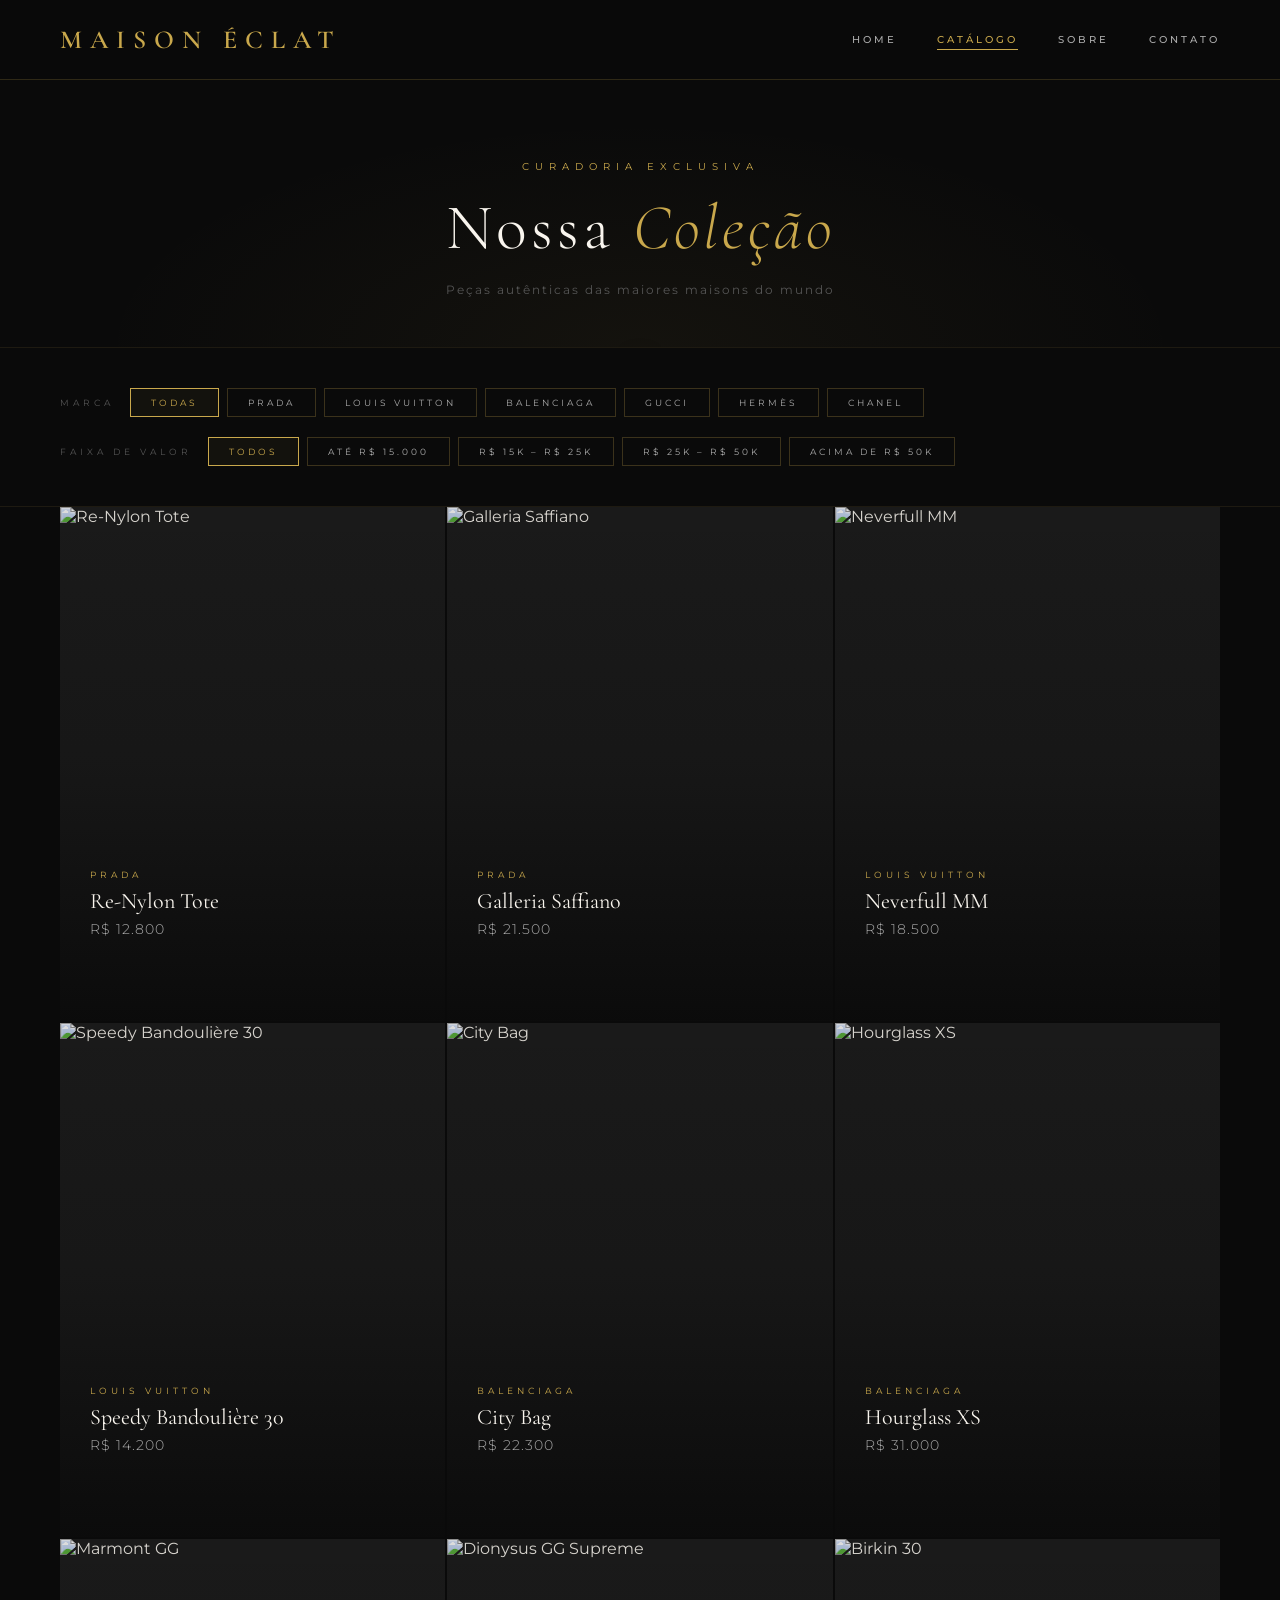
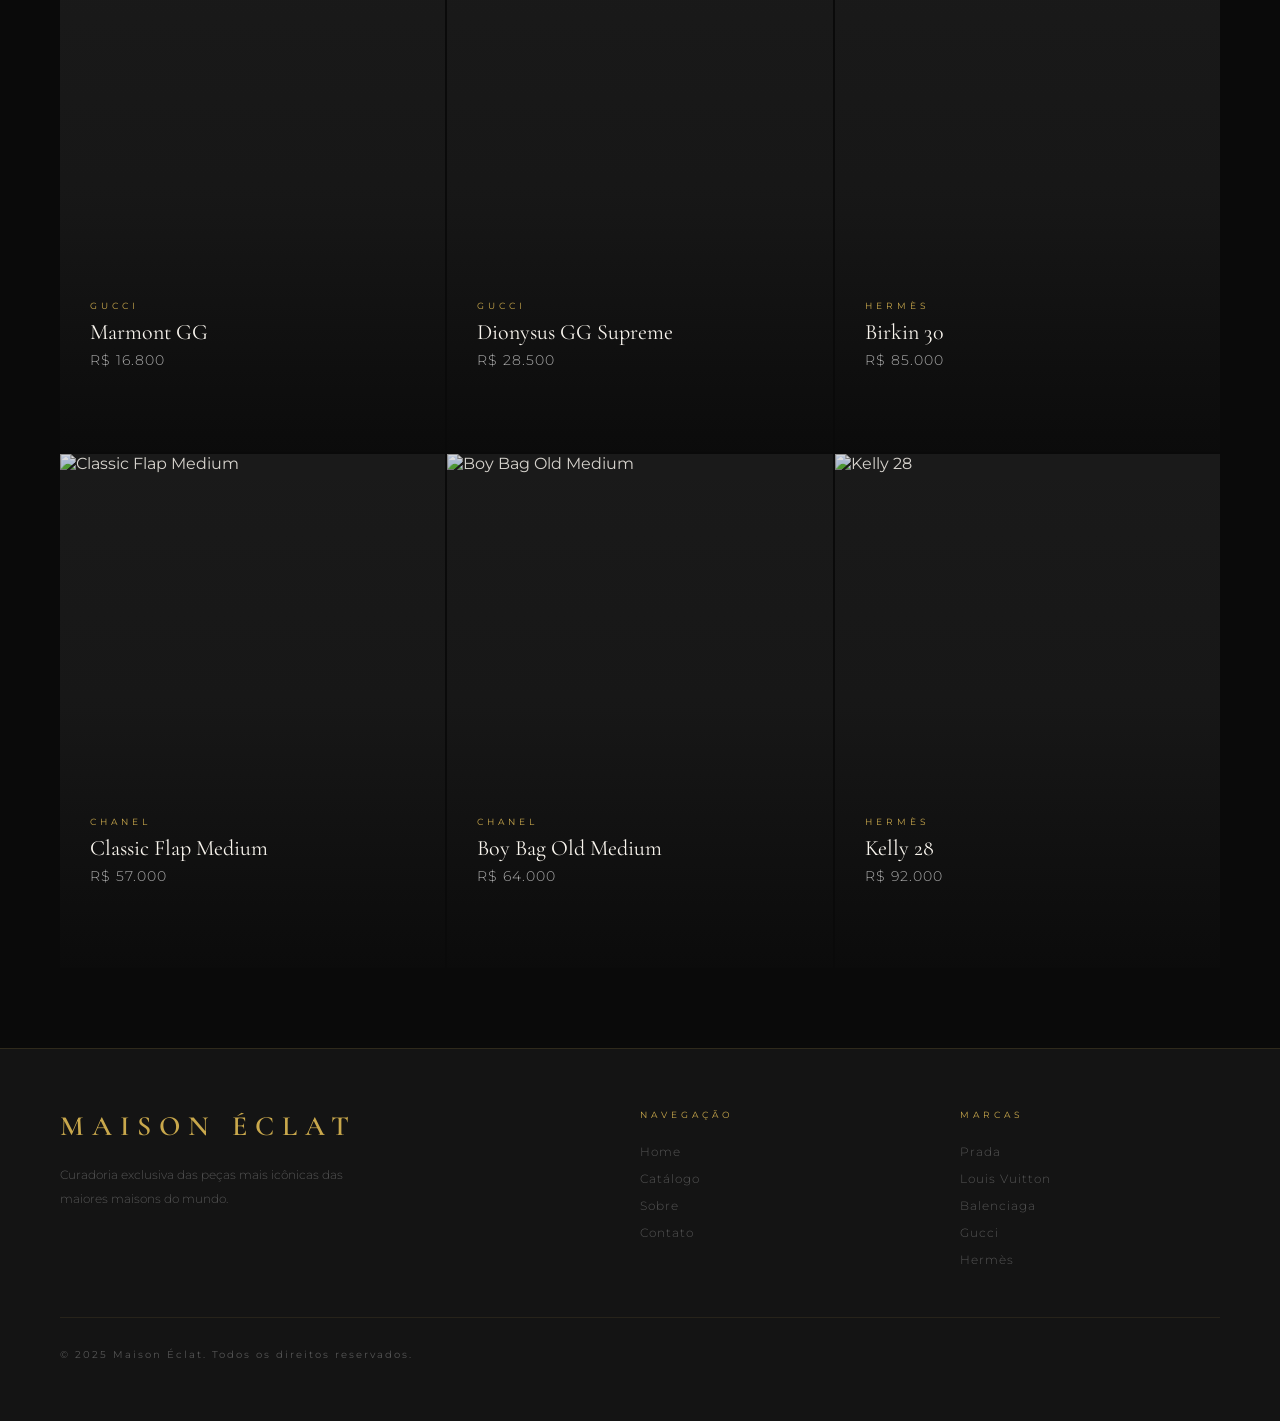
==== catalogo.html @ 3ec4e36c "site" ====
<!DOCTYPE html>
<html lang="pt-br">
<head>
    <meta charset="UTF-8">
    <meta name="viewport" content="width=device-width, initial-scale=1.0">
    <title>Catálogo — Maison Éclat</title>
    <link rel="stylesheet" href="estilos/style.css">
    <link href="https://fonts.googleapis.com/css2?family=Cormorant+Garamond:ital,wght@0,300;0,400;0,600;1,300;1,400&family=Montserrat:wght@300;400;500;600&display=swap" rel="stylesheet">
</head>
<body>

<header>
    <a href="index.html" class="logo">Maison Éclat</a>
    <nav id="nav">
        <a href="index.html">Home</a>
        <a href="catalogo.html" class="ativo">Catálogo</a>
        <a href="sobre.html">Sobre</a>
        <a href="contato.html">Contato</a>
    </nav>
    <div class="burger" onclick="toggleMenu()">
        <span></span><span></span><span></span>
    </div>
</header>

<main>

    <div class="catalogo-hero">
        <span class="secao-eyebrow">Curadoria Exclusiva</span>
        <h1>Nossa <em>Coleção</em></h1>
        <p>Peças autênticas das maiores maisons do mundo</p>
    </div>

    <!-- FILTROS -->
    <div class="filtros-section">
        <div class="filtros-row">
            <span class="filtros-label">Marca</span>
            <div class="filtros-grupo" id="filtros-marca">
                <button class="filtro-btn ativo" data-marca="todos">Todas</button>
                <button class="filtro-btn" data-marca="Prada">Prada</button>
                <button class="filtro-btn" data-marca="Louis Vuitton">Louis Vuitton</button>
                <button class="filtro-btn" data-marca="Balenciaga">Balenciaga</button>
                <button class="filtro-btn" data-marca="Gucci">Gucci</button>
                <button class="filtro-btn" data-marca="Hermès">Hermès</button>
                <button class="filtro-btn" data-marca="Chanel">Chanel</button>
            </div>
        </div>
        <div class="filtros-row">
            <span class="filtros-label">Faixa de Valor</span>
            <div class="filtros-grupo" id="filtros-preco">
                <button class="filtro-btn ativo" data-preco="todos">Todos</button>
                <button class="filtro-btn" data-preco="0-15000">Até R$ 15.000</button>
                <button class="filtro-btn" data-preco="15000-25000">R$ 15k – R$ 25k</button>
                <button class="filtro-btn" data-preco="25000-50000">R$ 25k – R$ 50k</button>
                <button class="filtro-btn" data-preco="50000-999999">Acima de R$ 50k</button>
            </div>
        </div>
    </div>

    <!-- GRID -->
    <div class="produtos-grid" id="grid-catalogo"></div>

    <div id="sem-resultados" style="display:none; text-align:center; padding: 80px 20px;">
        <p style="font-family: var(--fonte-display); font-size:28px; color: var(--cinza); font-style:italic;">Nenhuma peça encontrada para este filtro.</p>
    </div>

</main>

<!-- MODAL -->
<div class="modal-overlay" id="modal-overlay" onclick="fecharModalOverlay(event)">
    <div class="modal" id="modal">
        <button class="modal-fechar" onclick="fecharModal()">✕</button>
        <div class="modal-carrossel">
            <div class="carrossel-track" id="carrossel-track"></div>
            <button class="carrossel-btn carrossel-prev" onclick="moverCarrossel(-1)">‹</button>
            <button class="carrossel-btn carrossel-next" onclick="moverCarrossel(1)">›</button>
            <div class="carrossel-dots" id="carrossel-dots"></div>
        </div>
        <div class="modal-conteudo">
            <div>
                <span class="modal-marca" id="modal-marca"></span>
                <div class="modal-nome" id="modal-nome"></div>
                <div class="modal-linha"></div>
                <div class="modal-preco" id="modal-preco"></div>
                <p class="modal-descricao" id="modal-desc"></p>
                <div class="modal-atributos" id="modal-atributos"></div>
            </div>
            <a class="btn-whatsapp" id="modal-whatsapp" href="#" target="_blank">
                <svg viewBox="0 0 24 24" xmlns="http://www.w3.org/2000/svg">
                    <path d="M17.472 14.382c-.297-.149-1.758-.867-2.03-.967-.273-.099-.471-.148-.67.15-.197.297-.767.966-.94 1.164-.173.199-.347.223-.644.075-.297-.15-1.255-.463-2.39-1.475-.883-.788-1.48-1.761-1.653-2.059-.173-.297-.018-.458.13-.606.134-.133.298-.347.446-.52.149-.174.198-.298.298-.497.099-.198.05-.371-.025-.52-.075-.149-.669-1.612-.916-2.207-.242-.579-.487-.5-.669-.51-.173-.008-.371-.01-.57-.01-.198 0-.52.074-.792.372-.272.297-1.04 1.016-1.04 2.479 0 1.462 1.065 2.875 1.213 3.074.149.198 2.096 3.2 5.077 4.487.709.306 1.262.489 1.694.625.712.227 1.36.195 1.871.118.571-.085 1.758-.719 2.006-1.413.248-.694.248-1.289.173-1.413-.074-.124-.272-.198-.57-.347m-5.421 7.403h-.004a9.87 9.87 0 01-5.031-1.378l-.361-.214-3.741.982.998-3.648-.235-.374a9.86 9.86 0 01-1.51-5.26c.001-5.45 4.436-9.884 9.888-9.884 2.64 0 5.122 1.03 6.988 2.898a9.825 9.825 0 012.893 6.994c-.003 5.45-4.437 9.884-9.885 9.884m8.413-18.297A11.815 11.815 0 0012.05 0C5.495 0 .16 5.335.157 11.892c0 2.096.547 4.142 1.588 5.945L.057 24l6.305-1.654a11.882 11.882 0 005.683 1.448h.005c6.554 0 11.89-5.335 11.893-11.893a11.821 11.821 0 00-3.48-8.413Z"/>
                </svg>
                Tenho Interesse
            </a>
        </div>
    </div>
</div>

<footer>
    <div class="footer-grid">
        <div>
            <span class="footer-logo">Maison Éclat</span>
            <p class="footer-desc">Curadoria exclusiva das peças mais icônicas das maiores maisons do mundo.</p>
        </div>
        <div>
            <span class="footer-titulo">Navegação</span>
            <div class="footer-links">
                <a href="index.html">Home</a>
                <a href="catalogo.html">Catálogo</a>
                <a href="sobre.html">Sobre</a>
                <a href="contato.html">Contato</a>
            </div>
        </div>
        <div>
            <span class="footer-titulo">Marcas</span>
            <div class="footer-links">
                <a href="#">Prada</a><a href="#">Louis Vuitton</a><a href="#">Balenciaga</a><a href="#">Gucci</a><a href="#">Hermès</a>
            </div>
        </div>
    </div>
    <div class="footer-bottom">
        <span class="footer-copy">© 2025 Maison Éclat. Todos os direitos reservados.</span>
    </div>
</footer>

<script>
const NUMERO_WHATSAPP = "5500000000000";

const todosProdutos = [
    { marca: "Prada", nome: "Re-Nylon Tote", preco: "R$ 12.800", precoNum: 12800, desc: "Icônica bolsa tote em nylon regenerado. Acabamentos em couro Saffiano com hardware dourado.", fotos: ["https://picsum.photos/seed/prada1/600/600","https://picsum.photos/seed/prada2/600/600","https://picsum.photos/seed/prada3/600/600","https://picsum.photos/seed/prada4/600/600"], atributos: { "Material": "Nylon + Saffiano", "Cor": "Preto", "Dimensões": "38 × 30 × 16 cm", "Inclui": "Dustbag + Cartão" } },
    { marca: "Prada", nome: "Galleria Saffiano", preco: "R$ 21.500", precoNum: 21500, desc: "A bolsa Galleria é o símbolo do savoir-faire da Prada. Couro Saffiano com logo triangular em metal.", fotos: ["https://picsum.photos/seed/prada5/600/600","https://picsum.photos/seed/prada6/600/600","https://picsum.photos/seed/prada7/600/600"], atributos: { "Material": "Couro Saffiano", "Cor": "Caramelo", "Dimensões": "36 × 26 × 17 cm", "Inclui": "Dustbag + Caixa" } },
    { marca: "Louis Vuitton", nome: "Neverfull MM", preco: "R$ 18.500", precoNum: 18500, desc: "A mais icônica da maison. Tela Monogram com bordas em couro natural. Versátil e atemporal.", fotos: ["https://picsum.photos/seed/lv1/600/600","https://picsum.photos/seed/lv2/600/600","https://picsum.photos/seed/lv3/600/600","https://picsum.photos/seed/lv4/600/600"], atributos: { "Material": "Monogram + Vachetta", "Cor": "Monogram", "Dimensões": "31 × 28 × 17 cm", "Inclui": "Dustbag + Recibo" } },
    { marca: "Louis Vuitton", nome: "Speedy Bandoulière 30", preco: "R$ 14.200", precoNum: 14200, desc: "Clássico reinventado com alça de ombro. Tela Damier Azur com couro natural. Elegante e funcional.", fotos: ["https://picsum.photos/seed/lv5/600/600","https://picsum.photos/seed/lv6/600/600","https://picsum.photos/seed/lv7/600/600"], atributos: { "Material": "Damier Azur + Vachetta", "Cor": "Azur", "Dimensões": "30 × 21 × 17 cm", "Inclui": "Dustbag" } },
    { marca: "Balenciaga", nome: "City Bag", preco: "R$ 22.300", precoNum: 22300, desc: "A City Bag redefiniu o conceito de it-bag. Couro de bezerro com hardware dourado envelhecido.", fotos: ["https://picsum.photos/seed/bal1/600/600","https://picsum.photos/seed/bal2/600/600","https://picsum.photos/seed/bal3/600/600","https://picsum.photos/seed/bal4/600/600"], atributos: { "Material": "Couro de Bezerro", "Cor": "Preto", "Dimensões": "38 × 26 × 14 cm", "Inclui": "Dustbag + Espelho" } },
    { marca: "Balenciaga", nome: "Hourglass XS", preco: "R$ 31.000", precoNum: 31000, desc: "Silhueta escultural que define o luxo contemporâneo da Balenciaga. Estruturada, audaciosa.", fotos: ["https://picsum.photos/seed/bal5/600/600","https://picsum.photos/seed/bal6/600/600","https://picsum.photos/seed/bal7/600/600"], atributos: { "Material": "Couro Liso", "Cor": "Off-White", "Dimensões": "19 × 13 × 8 cm", "Inclui": "Dustbag + Caixa" } },
    { marca: "Gucci", nome: "Marmont GG", preco: "R$ 16.800", precoNum: 16800, desc: "Couro matelassé com o icônico logo GG em hardware dourado. Elegância italiana em estado puro.", fotos: ["https://picsum.photos/seed/gucci1/600/600","https://picsum.photos/seed/gucci2/600/600","https://picsum.photos/seed/gucci3/600/600","https://picsum.photos/seed/gucci4/600/600"], atributos: { "Material": "Couro Matelassé", "Cor": "Rosa Claro", "Dimensões": "26 × 15 × 7 cm", "Inclui": "Dustbag + Caixa" } },
    { marca: "Gucci", nome: "Dionysus GG Supreme", preco: "R$ 28.500", precoNum: 28500, desc: "Inspirada na mitologia grega, com fecho Dionísio inconfundível. Tela GG Supreme com detalhes em couro.", fotos: ["https://picsum.photos/seed/gucci5/600/600","https://picsum.photos/seed/gucci6/600/600","https://picsum.photos/seed/gucci7/600/600"], atributos: { "Material": "GG Supreme + Couro", "Cor": "Bege/Ébano", "Dimensões": "28 × 18 × 9 cm", "Inclui": "Dustbag + Caixa" } },
    { marca: "Hermès", nome: "Birkin 30", preco: "R$ 85.000", precoNum: 85000, desc: "O símbolo máximo do luxo. A Birkin é o ápice da savoir-faire francesa, feita à mão por artesãos Hermès.", fotos: ["https://picsum.photos/seed/hermes1/600/600","https://picsum.photos/seed/hermes2/600/600","https://picsum.photos/seed/hermes3/600/600"], atributos: { "Material": "Togo Leather", "Cor": "Gold", "Dimensões": "30 × 22 × 16 cm", "Inclui": "Cadeado + Caixa" } },
    { marca: "Chanel", nome: "Classic Flap Medium", preco: "R$ 57.000", precoNum: 57000, desc: "O epítome do estilo intemporal. Couro caviar matelassé com o icônico fecho CC dourado da Coco Chanel.", fotos: ["https://picsum.photos/seed/chanel1/600/600","https://picsum.photos/seed/chanel2/600/600","https://picsum.photos/seed/chanel3/600/600","https://picsum.photos/seed/chanel4/600/600"], atributos: { "Material": "Couro Caviar", "Cor": "Preto", "Dimensões": "25 × 16 × 7 cm", "Inclui": "Dustbag + Caixa + Cartão" } },
    { marca: "Chanel", nome: "Boy Bag Old Medium", preco: "R$ 64.000", precoNum: 64000, desc: "Ousada e feminina ao mesmo tempo. A Boy Bag com corrente entrelaçada é um ícone da modernidade Chanel.", fotos: ["https://picsum.photos/seed/chanel5/600/600","https://picsum.photos/seed/chanel6/600/600","https://picsum.photos/seed/chanel7/600/600"], atributos: { "Material": "Couro Lambskin", "Cor": "Vermelho", "Dimensões": "25 × 16 × 9 cm", "Inclui": "Dustbag + Caixa" } },
    { marca: "Hermès", nome: "Kelly 28", preco: "R$ 92.000", precoNum: 92000, desc: "Peça rara e atemporal. A Kelly, batizada em homenagem à Grace Kelly, é produzida artesanalmente por um único artesão.", fotos: ["https://picsum.photos/seed/hermes5/600/600","https://picsum.photos/seed/hermes6/600/600","https://picsum.photos/seed/hermes7/600/600"], atributos: { "Material": "Epsom Leather", "Cor": "Rouge Casaque", "Dimensões": "28 × 22 × 10 cm", "Inclui": "Alça + Cadeado + Caixa" } },
];

let filtraMarca = "todos";
let filtraPreco = "todos";
let slideAtual = 0;
let produtoAtual = null;

function renderGrid() {
    const grid = document.getElementById('grid-catalogo');
    const semRes = document.getElementById('sem-resultados');

    const filtrados = todosProdutos.filter(p => {
        const marcaOk = filtraMarca === "todos" || p.marca === filtraMarca;
        let precoOk = true;
        if (filtraPreco !== "todos") {
            const [min, max] = filtraPreco.split('-').map(Number);
            precoOk = p.precoNum >= min && p.precoNum <= max;
        }
        return marcaOk && precoOk;
    });

    if (filtrados.length === 0) {
        grid.innerHTML = '';
        semRes.style.display = 'block';
        return;
    }

    semRes.style.display = 'none';
    grid.innerHTML = filtrados.map((p, i) => {
        const idxOriginal = todosProdutos.indexOf(p);
        return `
        <div class="card-produto fade-in" onclick="abrirModal(${idxOriginal})">
            <img src="${p.fotos[0]}" alt="${p.nome}">
            <div class="card-overlay"></div>
            <div class="card-info">
                <span class="card-marca">${p.marca}</span>
                <div class="card-nome">${p.nome}</div>
                <div class="card-preco">${p.preco}</div>
                <button class="card-btn">Ver Peça ›</button>
            </div>
        </div>`;
    }).join('');

    document.querySelectorAll('.fade-in').forEach(el => observer.observe(el));
}

// FILTROS
document.getElementById('filtros-marca').addEventListener('click', e => {
    if (!e.target.classList.contains('filtro-btn')) return;
    document.querySelectorAll('#filtros-marca .filtro-btn').forEach(b => b.classList.remove('ativo'));
    e.target.classList.add('ativo');
    filtraMarca = e.target.dataset.marca;
    renderGrid();
});

document.getElementById('filtros-preco').addEventListener('click', e => {
    if (!e.target.classList.contains('filtro-btn')) return;
    document.querySelectorAll('#filtros-preco .filtro-btn').forEach(b => b.classList.remove('ativo'));
    e.target.classList.add('ativo');
    filtraPreco = e.target.dataset.preco;
    renderGrid();
});

// MODAL
function abrirModal(index) {
    produtoAtual = todosProdutos[index];
    slideAtual = 0;

    document.getElementById('modal-marca').textContent = produtoAtual.marca;
    document.getElementById('modal-nome').textContent = produtoAtual.nome;
    document.getElementById('modal-preco').textContent = produtoAtual.preco;
    document.getElementById('modal-desc').textContent = produtoAtual.desc;

    const attrEl = document.getElementById('modal-atributos');
    attrEl.innerHTML = Object.entries(produtoAtual.atributos).map(([k, v]) =>
        `<div class="modal-atributo"><span class="modal-atributo-label">${k}</span><span class="modal-atributo-valor">${v}</span></div>`
    ).join('');

    const track = document.getElementById('carrossel-track');
    track.innerHTML = produtoAtual.fotos.map(src =>
        `<div class="carrossel-slide"><img src="${src}" alt="${produtoAtual.nome}"></div>`
    ).join('');

    const dots = document.getElementById('carrossel-dots');
    dots.innerHTML = produtoAtual.fotos.map((_, i) =>
        `<button class="carrossel-dot ${i === 0 ? 'ativo' : ''}" onclick="irParaSlide(${i})"></button>`
    ).join('');

    atualizarCarrossel();

    const msg = encodeURIComponent(`Olá! Tenho interesse na peça: ${produtoAtual.marca} — ${produtoAtual.nome} (${produtoAtual.preco}). Poderia me dar mais informações?`);
    document.getElementById('modal-whatsapp').href = `https://wa.me/${NUMERO_WHATSAPP}?text=${msg}`;

    document.getElementById('modal-overlay').classList.add('aberto');
    document.body.style.overflow = 'hidden';
}

function fecharModal() {
    document.getElementById('modal-overlay').classList.remove('aberto');
    document.body.style.overflow = '';
}

function fecharModalOverlay(e) {
    if (e.target === document.getElementById('modal-overlay')) fecharModal();
}

function moverCarrossel(direcao) {
    const total = produtoAtual.fotos.length;
    slideAtual = (slideAtual + direcao + total) % total;
    atualizarCarrossel();
}

function irParaSlide(index) {
    slideAtual = index;
    atualizarCarrossel();
}

function atualizarCarrossel() {
    document.getElementById('carrossel-track').style.transform = `translateX(-${slideAtual * 100}%)`;
    document.querySelectorAll('.carrossel-dot').forEach((dot, i) => dot.classList.toggle('ativo', i === slideAtual));
}

document.addEventListener('keydown', (e) => {
    if (!document.getElementById('modal-overlay').classList.contains('aberto')) return;
    if (e.key === 'ArrowLeft') moverCarrossel(-1);
    if (e.key === 'ArrowRight') moverCarrossel(1);
    if (e.key === 'Escape') fecharModal();
});

function toggleMenu() { document.getElementById('nav').classList.toggle('aberto'); }

const observer = new IntersectionObserver(entries => {
    entries.forEach(e => { if (e.isIntersecting) e.target.classList.add('visivel'); });
}, { threshold: 0.1 });

renderGrid();
</script>

</body>
</html>
---- estilos/style.css ----
@charset "UTF-8";

@import url('https://fonts.googleapis.com/css2?family=Cormorant+Garamond:ital,wght@0,300;0,400;0,600;1,300;1,400&family=Montserrat:wght@300;400;500;600&display=swap');

:root {
    --ouro: #C9A84C;
    --ouro-claro: #E8C97A;
    --ouro-escuro: #8A6A20;
    --preto: #0A0A0A;
    --preto-suave: #141414;
    --preto-card: #1A1A1A;
    --cinza-escuro: #2A2A2A;
    --cinza: #555;
    --cinza-claro: #AAA;
    --branco: #F9F5EE;
    --fonte-display: 'Cormorant Garamond', serif;
    --fonte-corpo: 'Montserrat', sans-serif;
    --transicao: all 0.35s cubic-bezier(0.25, 0.46, 0.45, 0.94);
    --sombra-card: 0 8px 40px rgba(0,0,0,0.6);
}

* { margin: 0; padding: 0; box-sizing: border-box; }
html { scroll-behavior: smooth; }
body { font-family: var(--fonte-corpo); background-color: var(--preto); color: var(--branco); min-height: 100vh; }

::-webkit-scrollbar { width: 5px; }
::-webkit-scrollbar-track { background: var(--preto); }
::-webkit-scrollbar-thumb { background: var(--ouro-escuro); border-radius: 10px; }

/* HEADER */
header {
    position: fixed; top: 0; left: 0; right: 0; z-index: 1000;
    display: flex; align-items: center; justify-content: space-between;
    padding: 0 60px; height: 80px;
    background: rgba(10,10,10,0.97); backdrop-filter: blur(12px);
    border-bottom: 1px solid rgba(201,168,76,0.2); transition: var(--transicao);
}

.logo {
    font-family: var(--fonte-display); font-size: 26px; font-weight: 600;
    letter-spacing: 8px; color: var(--ouro); text-decoration: none; text-transform: uppercase;
}

nav { display: flex; align-items: center; gap: 40px; }

nav a {
    font-size: 10px; font-weight: 500; letter-spacing: 3px; text-transform: uppercase;
    color: var(--cinza-claro); text-decoration: none; position: relative; transition: var(--transicao);
}

nav a::after {
    content: ''; position: absolute; bottom: -4px; left: 0;
    width: 0; height: 1px; background: var(--ouro); transition: var(--transicao);
}

nav a:hover, nav a.ativo { color: var(--ouro); }
nav a:hover::after, nav a.ativo::after { width: 100%; }

.burger { display: none; flex-direction: column; gap: 5px; cursor: pointer; }
.burger span { display: block; width: 24px; height: 1px; background: var(--ouro); transition: var(--transicao); }

main { padding-top: 80px; }

/* HERO */
.hero {
    position: relative; height: calc(100vh - 80px); min-height: 600px;
    display: flex; align-items: center; overflow: hidden;
}

.hero-bg {
    position: absolute; inset: 0;
    background: radial-gradient(ellipse at 65% 50%, rgba(201,168,76,0.07) 0%, transparent 65%),
                linear-gradient(135deg, #0A0A0A 0%, #141008 50%, #0A0A0A 100%);
}

.hero-bg::before {
    content: ''; position: absolute; inset: 0;
    background-image: url("data:image/svg+xml,%3Csvg width='60' height='60' viewBox='0 0 60 60' xmlns='http://www.w3.org/2000/svg'%3E%3Cg fill='%23C9A84C' fill-opacity='0.03'%3E%3Cpath d='M36 34v-4h-2v4h-4v2h4v4h2v-4h4v-2h-4zm0-30V0h-2v4h-4v2h4v4h2V6h4V4h-4zM6 34v-4H4v4H0v2h4v4h2v-4h4v-2H6zM6 4V0H4v4H0v2h4v4h2V6h4V4H6z'/%3E%3C/g%3E%3C/svg%3E");
}

.hero-content {
    position: relative; z-index: 2; padding: 0 10%; max-width: 700px;
    animation: fadeInUp 1.2s ease forwards;
}

.hero-eyebrow {
    font-size: 10px; letter-spacing: 6px; text-transform: uppercase; color: var(--ouro);
    margin-bottom: 24px; display: flex; align-items: center; gap: 16px;
}

.hero-eyebrow::before { content: ''; display: block; width: 40px; height: 1px; background: var(--ouro); }

.hero h1 {
    font-family: var(--fonte-display); font-size: clamp(52px, 7vw, 90px); font-weight: 300;
    line-height: 1.05; letter-spacing: 2px; color: var(--branco); margin-bottom: 28px;
}

.hero h1 em { font-style: italic; color: var(--ouro); }

.hero p {
    font-size: 13px; font-weight: 300; letter-spacing: 1.5px; color: var(--cinza-claro);
    line-height: 2; max-width: 420px; margin-bottom: 48px;
}

.hero-image {
    position: absolute; right: 0; top: 0; bottom: 0; width: 45%; overflow: hidden;
}

.hero-image img { width: 100%; height: 100%; object-fit: cover; opacity: 0.4; filter: sepia(30%) saturate(0.8); }

.hero-image::before {
    content: ''; position: absolute; inset: 0;
    background: linear-gradient(to right, var(--preto) 0%, transparent 40%); z-index: 1;
}

/* BOTÕES */
.btn-primario {
    display: inline-flex; align-items: center; gap: 12px; padding: 16px 40px;
    background: transparent; border: 1px solid var(--ouro); color: var(--ouro);
    font-family: var(--fonte-corpo); font-size: 10px; font-weight: 500; letter-spacing: 4px;
    text-transform: uppercase; text-decoration: none; cursor: pointer;
    transition: var(--transicao); position: relative; overflow: hidden;
}

.btn-primario::before {
    content: ''; position: absolute; inset: 0; background: var(--ouro);
    transform: translateX(-100%); transition: var(--transicao); z-index: 0;
}

.btn-primario:hover::before { transform: translateX(0); }
.btn-primario:hover { color: var(--preto); }
.btn-primario span, .btn-primario svg { position: relative; z-index: 1; }

.btn-secundario {
    display: inline-flex; align-items: center; gap: 12px; padding: 16px 40px;
    background: var(--ouro); border: 1px solid var(--ouro); color: var(--preto);
    font-family: var(--fonte-corpo); font-size: 10px; font-weight: 600; letter-spacing: 4px;
    text-transform: uppercase; text-decoration: none; cursor: pointer; transition: var(--transicao);
}

.btn-secundario:hover { background: var(--ouro-claro); border-color: var(--ouro-claro); }

/* DIVISOR */
.divisor {
    display: flex; align-items: center; justify-content: center; gap: 20px; padding: 60px 60px 0;
}
.divisor-linha { flex: 1; height: 1px; background: linear-gradient(to right, transparent, rgba(201,168,76,0.3), transparent); }
.divisor-icone { color: var(--ouro); font-size: 18px; opacity: 0.6; letter-spacing: 6px; }

/* SEÇÃO TÍTULO */
.secao-titulo { text-align: center; padding: 70px 60px 50px; }
.secao-eyebrow { font-size: 10px; letter-spacing: 6px; text-transform: uppercase; color: var(--ouro); margin-bottom: 16px; display: block; }
.secao-titulo h2 { font-family: var(--fonte-display); font-size: clamp(36px, 4vw, 56px); font-weight: 300; letter-spacing: 3px; color: var(--branco); line-height: 1.2; }
.secao-titulo h2 em { font-style: italic; color: var(--ouro); }

/* MARCAS STRIP */
.marcas-strip {
    display: flex; align-items: center; justify-content: center; gap: 60px; padding: 40px 60px;
    border-top: 1px solid rgba(201,168,76,0.1); border-bottom: 1px solid rgba(201,168,76,0.1); overflow: hidden;
}

.marca-item {
    font-family: var(--fonte-display); font-size: 18px; font-weight: 600; letter-spacing: 5px;
    text-transform: uppercase; color: rgba(201,168,76,0.35); transition: var(--transicao); white-space: nowrap;
}

.marca-item:hover { color: var(--ouro); }

/* GRID PRODUTOS */
.produtos-grid {
    display: grid; grid-template-columns: repeat(3, 1fr); gap: 2px; padding: 0 60px 80px;
}

.card-produto {
    position: relative; overflow: hidden; aspect-ratio: 3/4; cursor: pointer; background: var(--preto-card);
}

.card-produto img {
    width: 100%; height: 100%; object-fit: cover;
    transition: transform 0.7s cubic-bezier(0.25, 0.46, 0.45, 0.94), opacity 0.5s ease;
    opacity: 0.85;
}

.card-produto:hover img { transform: scale(1.06); opacity: 1; }

.card-overlay {
    position: absolute; inset: 0;
    background: linear-gradient(to top, rgba(10,10,10,0.92) 0%, rgba(10,10,10,0.2) 50%, transparent 100%);
    transition: var(--transicao);
}

.card-produto:hover .card-overlay {
    background: linear-gradient(to top, rgba(10,10,10,0.97) 0%, rgba(10,10,10,0.4) 60%, transparent 100%);
}

.card-info { position: absolute; bottom: 0; left: 0; right: 0; padding: 30px; transition: var(--transicao); }
.card-marca { font-size: 9px; letter-spacing: 4px; text-transform: uppercase; color: var(--ouro); margin-bottom: 8px; display: block; }
.card-nome { font-family: var(--fonte-display); font-size: 22px; font-weight: 400; color: var(--branco); margin-bottom: 6px; }
.card-preco { font-size: 14px; font-weight: 300; color: var(--cinza-claro); letter-spacing: 1px; margin-bottom: 20px; }

.card-btn {
    display: inline-flex; align-items: center; gap: 8px; padding: 10px 24px;
    background: transparent; border: 1px solid rgba(201,168,76,0.5); color: var(--ouro);
    font-size: 9px; font-weight: 500; letter-spacing: 3px; text-transform: uppercase;
    cursor: pointer; transition: var(--transicao); opacity: 0; transform: translateY(10px);
    font-family: var(--fonte-corpo);
}

.card-produto:hover .card-btn { opacity: 1; transform: translateY(0); }
.card-btn:hover { background: var(--ouro); color: var(--preto); border-color: var(--ouro); }

/* FILTROS */
.filtros-container { padding: 0 60px 40px; display: flex; align-items: center; gap: 30px; flex-wrap: wrap; }
.filtros-label { font-size: 9px; letter-spacing: 4px; text-transform: uppercase; color: var(--cinza); }
.filtros-grupo { display: flex; gap: 8px; flex-wrap: wrap; }

.filtro-btn {
    padding: 8px 20px; background: transparent; border: 1px solid rgba(201,168,76,0.25);
    color: var(--cinza-claro); font-family: var(--fonte-corpo); font-size: 9px; letter-spacing: 3px;
    text-transform: uppercase; cursor: pointer; transition: var(--transicao);
}

.filtro-btn:hover, .filtro-btn.ativo { border-color: var(--ouro); color: var(--ouro); background: rgba(201,168,76,0.05); }
.filtro-divider { width: 1px; height: 20px; background: rgba(201,168,76,0.2); }

/* ======================== MODAL + CARROSSEL ======================== */
.modal-overlay {
    position: fixed; inset: 0; background: rgba(0,0,0,0.92); z-index: 2000;
    display: flex; align-items: center; justify-content: center; padding: 20px;
    opacity: 0; visibility: hidden; transition: all 0.4s ease; backdrop-filter: blur(6px);
}

.modal-overlay.aberto { opacity: 1; visibility: visible; }

.modal {
    background: var(--preto-suave); border: 1px solid rgba(201,168,76,0.2);
    max-width: 900px; width: 100%; max-height: 90vh; overflow-y: auto;
    display: grid; grid-template-columns: 1fr 1fr;
    transform: scale(0.95) translateY(20px); transition: all 0.4s cubic-bezier(0.25, 0.46, 0.45, 0.94);
    position: relative;
}

.modal-overlay.aberto .modal { transform: scale(1) translateY(0); }

/* CARROSSEL */
.modal-carrossel {
    position: relative; overflow: hidden; background: var(--preto-card);
    aspect-ratio: 1;
}

.carrossel-track {
    display: flex; height: 100%;
    transition: transform 0.5s cubic-bezier(0.25, 0.46, 0.45, 0.94);
}

.carrossel-slide { min-width: 100%; height: 100%; }
.carrossel-slide img { width: 100%; height: 100%; object-fit: cover; display: block; }

.carrossel-btn {
    position: absolute; top: 50%; transform: translateY(-50%);
    width: 42px; height: 42px; background: rgba(10,10,10,0.75);
    border: 1px solid rgba(201,168,76,0.4); color: var(--ouro);
    font-size: 20px; display: flex; align-items: center; justify-content: center;
    cursor: pointer; transition: var(--transicao); z-index: 5; backdrop-filter: blur(4px);
    line-height: 1; user-select: none;
}

.carrossel-btn:hover { background: var(--ouro); color: var(--preto); border-color: var(--ouro); }
.carrossel-prev { left: 14px; }
.carrossel-next { right: 14px; }

.carrossel-dots {
    position: absolute; bottom: 14px; left: 50%; transform: translateX(-50%);
    display: flex; gap: 6px; z-index: 5;
}

.carrossel-dot {
    width: 6px; height: 6px; border-radius: 50%;
    background: rgba(201,168,76,0.3); cursor: pointer;
    transition: var(--transicao); border: none;
}

.carrossel-dot.ativo { background: var(--ouro); transform: scale(1.3); }

/* MODAL CONTEÚDO */
.modal-conteudo {
    padding: 50px 40px; display: flex; flex-direction: column; justify-content: space-between;
}

.modal-fechar {
    position: absolute; top: 16px; right: 16px;
    width: 36px; height: 36px; background: rgba(10,10,10,0.8);
    border: 1px solid rgba(201,168,76,0.3); color: var(--ouro);
    font-size: 20px; display: flex; align-items: center; justify-content: center;
    cursor: pointer; transition: var(--transicao); z-index: 10; line-height: 1;
}

.modal-fechar:hover { background: var(--ouro); color: var(--preto); }

.modal-marca { font-size: 9px; letter-spacing: 5px; text-transform: uppercase; color: var(--ouro); margin-bottom: 14px; display: block; }
.modal-nome { font-family: var(--fonte-display); font-size: 34px; font-weight: 300; color: var(--branco); line-height: 1.2; margin-bottom: 6px; }
.modal-linha { width: 40px; height: 1px; background: var(--ouro); margin: 20px 0; }
.modal-preco { font-size: 26px; font-weight: 300; color: var(--ouro-claro); letter-spacing: 1px; margin-bottom: 24px; }
.modal-descricao { font-size: 12px; font-weight: 300; color: var(--cinza-claro); line-height: 2; margin-bottom: 30px; }

.modal-atributos { display: flex; flex-direction: column; gap: 10px; margin-bottom: 36px; padding-top: 10px; border-top: 1px solid rgba(201,168,76,0.1); }
.modal-atributo { display: flex; justify-content: space-between; font-size: 11px; }
.modal-atributo-label { color: var(--cinza); letter-spacing: 1px; }
.modal-atributo-valor { color: var(--branco); font-weight: 500; }

.btn-whatsapp {
    display: flex; align-items: center; justify-content: center; gap: 10px; padding: 16px 30px;
    background: #25D366; border: none; color: white; font-family: var(--fonte-corpo);
    font-size: 11px; font-weight: 600; letter-spacing: 3px; text-transform: uppercase;
    text-decoration: none; cursor: pointer; transition: var(--transicao);
}

.btn-whatsapp:hover { background: #1ebe5d; }
.btn-whatsapp svg { width: 18px; height: 18px; fill: white; flex-shrink: 0; }

/* SOBRE STRIP */
.sobre-strip { display: grid; grid-template-columns: 1fr 1fr; min-height: 500px; }
.sobre-imagem { position: relative; overflow: hidden; }
.sobre-imagem img { width: 100%; height: 100%; object-fit: cover; opacity: 0.5; filter: sepia(20%); }
.sobre-imagem::after { content: ''; position: absolute; inset: 0; background: linear-gradient(to right, transparent 60%, var(--preto) 100%); }
.sobre-texto { background: var(--preto-suave); padding: 80px 70px; display: flex; flex-direction: column; justify-content: center; border-left: 1px solid rgba(201,168,76,0.15); }
.sobre-texto .secao-eyebrow { text-align: left; display: block; margin-bottom: 16px; }
.sobre-texto h2 { font-family: var(--fonte-display); font-size: clamp(32px, 3vw, 48px); font-weight: 300; color: var(--branco); line-height: 1.2; margin-bottom: 30px; }
.sobre-texto h2 em { font-style: italic; color: var(--ouro); }
.sobre-texto p { font-size: 13px; font-weight: 300; color: var(--cinza-claro); line-height: 2; margin-bottom: 20px; max-width: 450px; }

/* STATS */
.stats-bar { display: grid; grid-template-columns: repeat(4, 1fr); border-top: 1px solid rgba(201,168,76,0.15); border-bottom: 1px solid rgba(201,168,76,0.15); }
.stat-item { padding: 50px 40px; text-align: center; border-right: 1px solid rgba(201,168,76,0.15); transition: var(--transicao); }
.stat-item:last-child { border-right: none; }
.stat-item:hover { background: rgba(201,168,76,0.03); }
.stat-numero { font-family: var(--fonte-display); font-size: 48px; font-weight: 300; color: var(--ouro); line-height: 1; display: block; margin-bottom: 10px; }
.stat-label { font-size: 9px; letter-spacing: 4px; text-transform: uppercase; color: var(--cinza); }

/* CONTATO */
.contato-section { display: grid; grid-template-columns: 1fr 1fr; min-height: 500px; }
.contato-info { padding: 80px 70px; background: var(--preto-suave); border-right: 1px solid rgba(201,168,76,0.15); }
.contato-info h2 { font-family: var(--fonte-display); font-size: clamp(32px, 3vw, 48px); font-weight: 300; color: var(--branco); margin-bottom: 30px; line-height: 1.2; }
.contato-info h2 em { font-style: italic; color: var(--ouro); }
.contato-info p { font-size: 13px; font-weight: 300; color: var(--cinza-claro); line-height: 2; margin-bottom: 40px; max-width: 360px; }
.contato-canais { display: flex; flex-direction: column; gap: 16px; }
.contato-canal { display: flex; align-items: center; gap: 16px; font-size: 13px; color: var(--cinza-claro); text-decoration: none; transition: var(--transicao); }
.contato-canal:hover { color: var(--ouro); }
.contato-canal-icone { width: 40px; height: 40px; border: 1px solid rgba(201,168,76,0.3); display: flex; align-items: center; justify-content: center; color: var(--ouro); font-size: 16px; flex-shrink: 0; transition: var(--transicao); }
.contato-canal:hover .contato-canal-icone { background: var(--ouro); color: var(--preto); }
.contato-form { padding: 80px 70px; background: var(--preto); }
.form-grupo { margin-bottom: 24px; }
.form-grupo label { display: block; font-size: 9px; letter-spacing: 3px; text-transform: uppercase; color: var(--cinza); margin-bottom: 10px; }
.form-grupo input, .form-grupo textarea, .form-grupo select { width: 100%; padding: 14px 0; background: transparent; border: none; border-bottom: 1px solid rgba(201,168,76,0.2); color: var(--branco); font-family: var(--fonte-corpo); font-size: 13px; font-weight: 300; outline: none; transition: var(--transicao); appearance: none; }
.form-grupo input:focus, .form-grupo textarea:focus, .form-grupo select:focus { border-bottom-color: var(--ouro); }
.form-grupo textarea { resize: none; height: 100px; }
.form-grupo select option { background: var(--preto-card); }

/* FOOTER */
footer { background: var(--preto-suave); border-top: 1px solid rgba(201,168,76,0.15); padding: 60px; }
.footer-grid { display: grid; grid-template-columns: 2fr 1fr 1fr; gap: 60px; margin-bottom: 50px; }
.footer-logo { font-family: var(--fonte-display); font-size: 28px; font-weight: 600; letter-spacing: 8px; color: var(--ouro); text-transform: uppercase; display: block; margin-bottom: 20px; }
.footer-desc { font-size: 12px; font-weight: 300; color: var(--cinza); line-height: 2; max-width: 300px; }
.footer-titulo { font-size: 9px; letter-spacing: 4px; text-transform: uppercase; color: var(--ouro); margin-bottom: 24px; display: block; }
.footer-links { display: flex; flex-direction: column; gap: 12px; }
.footer-links a { font-size: 12px; font-weight: 300; color: var(--cinza); text-decoration: none; transition: var(--transicao); letter-spacing: 1px; }
.footer-links a:hover { color: var(--ouro); padding-left: 6px; }
.footer-bottom { display: flex; align-items: center; justify-content: space-between; padding-top: 30px; border-top: 1px solid rgba(201,168,76,0.1); }
.footer-copy { font-size: 10px; color: var(--cinza); letter-spacing: 2px; }
.footer-social { display: flex; gap: 16px; }
.footer-social a { width: 34px; height: 34px; border: 1px solid rgba(201,168,76,0.2); display: flex; align-items: center; justify-content: center; color: var(--cinza-claro); text-decoration: none; font-size: 14px; transition: var(--transicao); }
.footer-social a:hover { border-color: var(--ouro); color: var(--ouro); }

/* CATÁLOGO PAGE */
.catalogo-hero { padding: 80px 60px 50px; text-align: center; background: radial-gradient(ellipse at 50% 100%, rgba(201,168,76,0.05) 0%, transparent 60%); border-bottom: 1px solid rgba(201,168,76,0.1); }
.catalogo-hero h1 { font-family: var(--fonte-display); font-size: clamp(42px, 5vw, 70px); font-weight: 300; letter-spacing: 4px; color: var(--branco); margin-bottom: 16px; }
.catalogo-hero h1 em { font-style: italic; color: var(--ouro); }
.catalogo-hero p { font-size: 12px; color: var(--cinza); letter-spacing: 2px; }
.filtros-section { padding: 40px 60px; border-bottom: 1px solid rgba(201,168,76,0.1); display: flex; flex-direction: column; gap: 20px; }
.filtros-row { display: flex; align-items: center; gap: 16px; flex-wrap: wrap; }

/* SOBRE PAGE */
.sobre-hero { position: relative; height: 50vh; min-height: 400px; display: flex; align-items: center; overflow: hidden; }
.sobre-hero-bg { position: absolute; inset: 0; background: radial-gradient(ellipse at 30% 50%, rgba(201,168,76,0.08), transparent 60%), linear-gradient(135deg, #0A0A0A, #141008); }
.sobre-hero-content { position: relative; z-index: 2; padding: 0 10%; }
.sobre-hero-content h1 { font-family: var(--fonte-display); font-size: clamp(48px, 6vw, 80px); font-weight: 300; letter-spacing: 3px; color: var(--branco); margin-bottom: 20px; }
.sobre-hero-content h1 em { font-style: italic; color: var(--ouro); }
.sobre-hero-content p { font-size: 13px; font-weight: 300; color: var(--cinza-claro); letter-spacing: 2px; }
.sobre-valores { display: grid; grid-template-columns: repeat(3, 1fr); gap: 2px; padding: 0 60px 80px; }
.valor-card { padding: 60px 50px; background: var(--preto-suave); text-align: center; border: 1px solid rgba(201,168,76,0.08); transition: var(--transicao); }
.valor-card:hover { border-color: rgba(201,168,76,0.3); background: rgba(201,168,76,0.03); }
.valor-icone { font-size: 32px; margin-bottom: 20px; display: block; }
.valor-titulo { font-family: var(--fonte-display); font-size: 22px; font-weight: 400; color: var(--ouro); margin-bottom: 14px; letter-spacing: 2px; }
.valor-desc { font-size: 12px; font-weight: 300; color: var(--cinza-claro); line-height: 2; }

/* ANIMAÇÕES */
@keyframes fadeInUp { from { opacity: 0; transform: translateY(30px); } to { opacity: 1; transform: translateY(0); } }
.fade-in { opacity: 0; transform: translateY(20px); transition: opacity 0.7s ease, transform 0.7s ease; }
.fade-in.visivel { opacity: 1; transform: translateY(0); }

/* MOBILE */
@media (max-width: 900px) {
    header { padding: 0 24px; }
    nav { display: none; flex-direction: column; position: fixed; top: 80px; left: 0; right: 0; background: rgba(10,10,10,0.98); padding: 30px 24px; gap: 0; border-bottom: 1px solid rgba(201,168,76,0.2); }
    nav.aberto { display: flex; }
    nav a { padding: 16px 0; border-bottom: 1px solid rgba(201,168,76,0.08); font-size: 12px; }
    nav a::after { display: none; }
    .burger { display: flex; }
    .hero-image { display: none; }
    .produtos-grid { grid-template-columns: 1fr 1fr; padding: 0 20px 60px; }
    .modal { grid-template-columns: 1fr; max-height: 85vh; }
    .modal-carrossel { aspect-ratio: 4/3; }
    .sobre-strip, .contato-section { grid-template-columns: 1fr; }
    .sobre-imagem { display: none; }
    .sobre-texto, .contato-info, .contato-form { padding: 50px 30px; }
    .stats-bar { grid-template-columns: 1fr 1fr; }
    .stat-item { border-right: none; border-bottom: 1px solid rgba(201,168,76,0.15); }
    .secao-titulo, .filtros-section, .filtros-container { padding-left: 20px; padding-right: 20px; }
    .marcas-strip { gap: 30px; padding: 30px 20px; flex-wrap: wrap; }
    .footer-grid { grid-template-columns: 1fr; gap: 40px; }
    footer { padding: 40px 24px; }
    .footer-bottom { flex-direction: column; gap: 16px; text-align: center; }
    .sobre-valores { grid-template-columns: 1fr; padding: 0 20px 60px; }
    .divisor { padding: 40px 20px 0; }
}

@media (max-width: 500px) {
    .produtos-grid { grid-template-columns: 1fr; }
    .catalogo-hero { padding: 60px 20px 30px; }
}
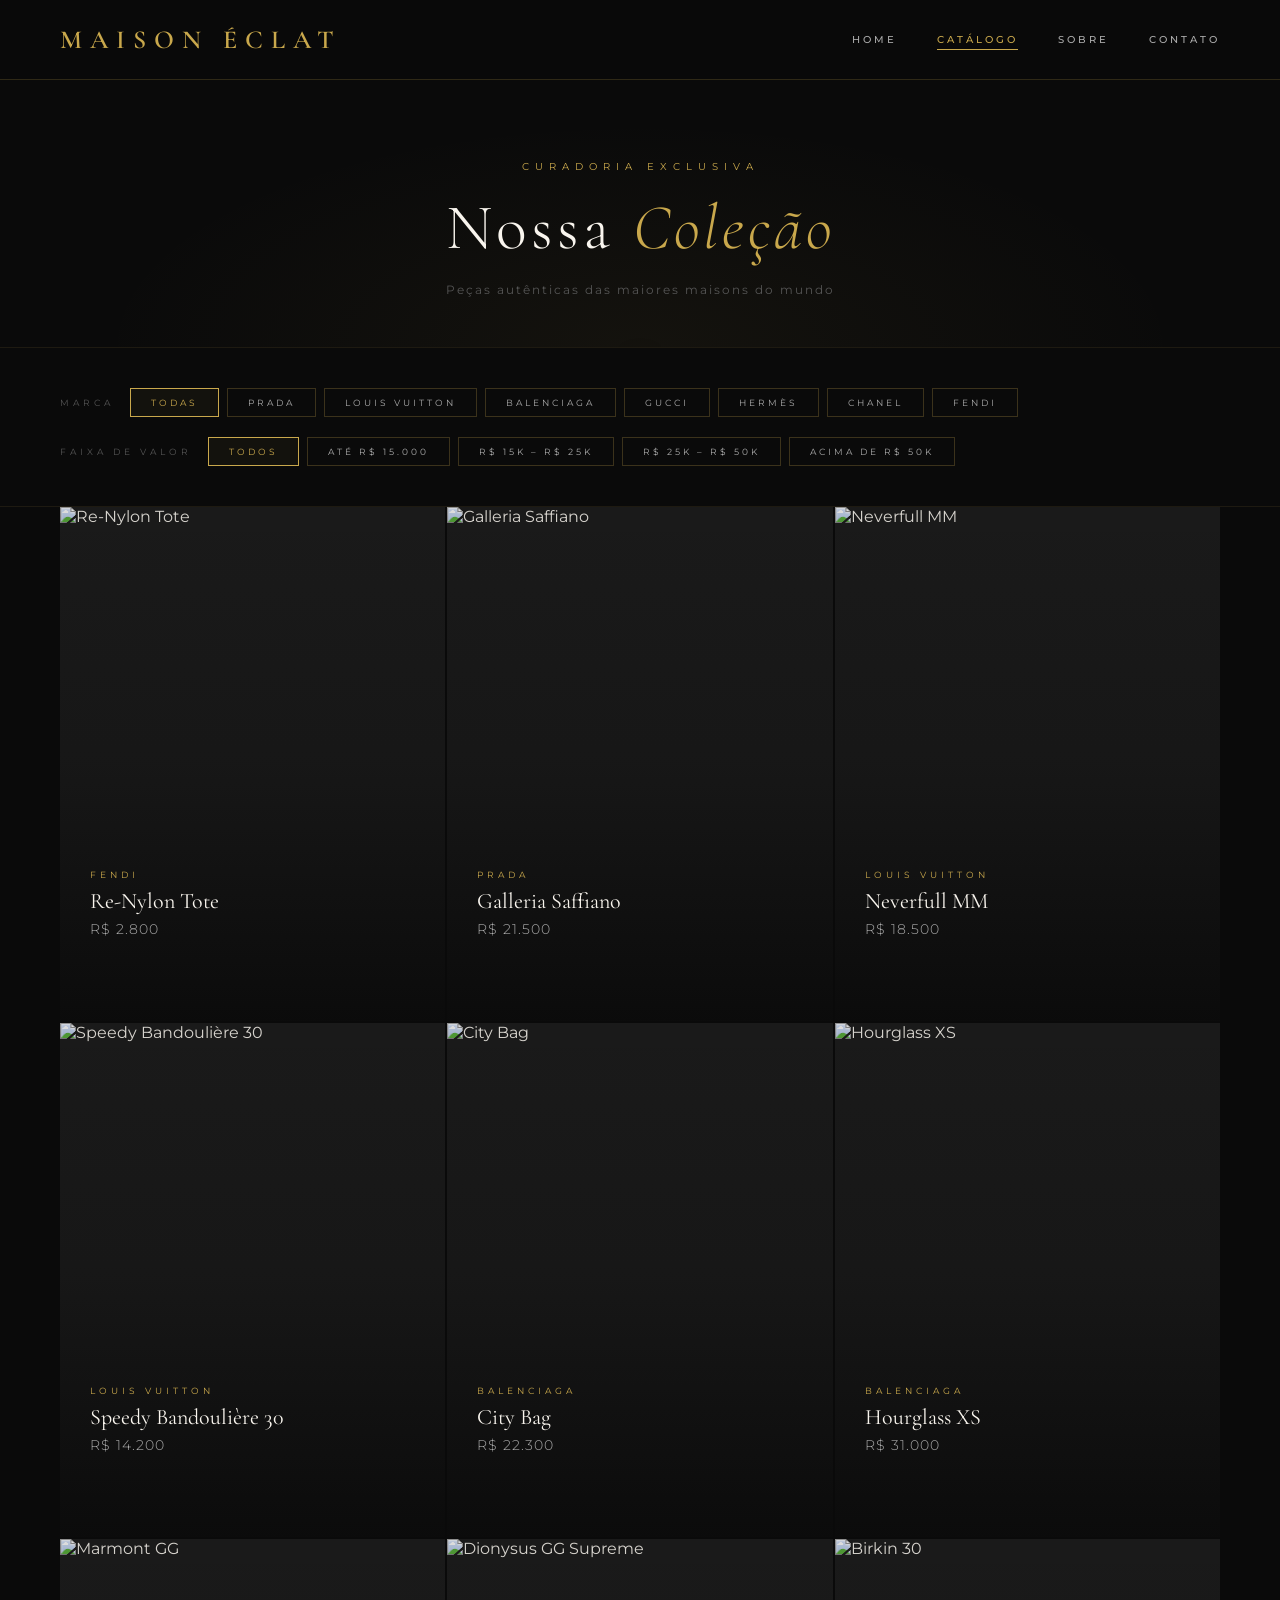
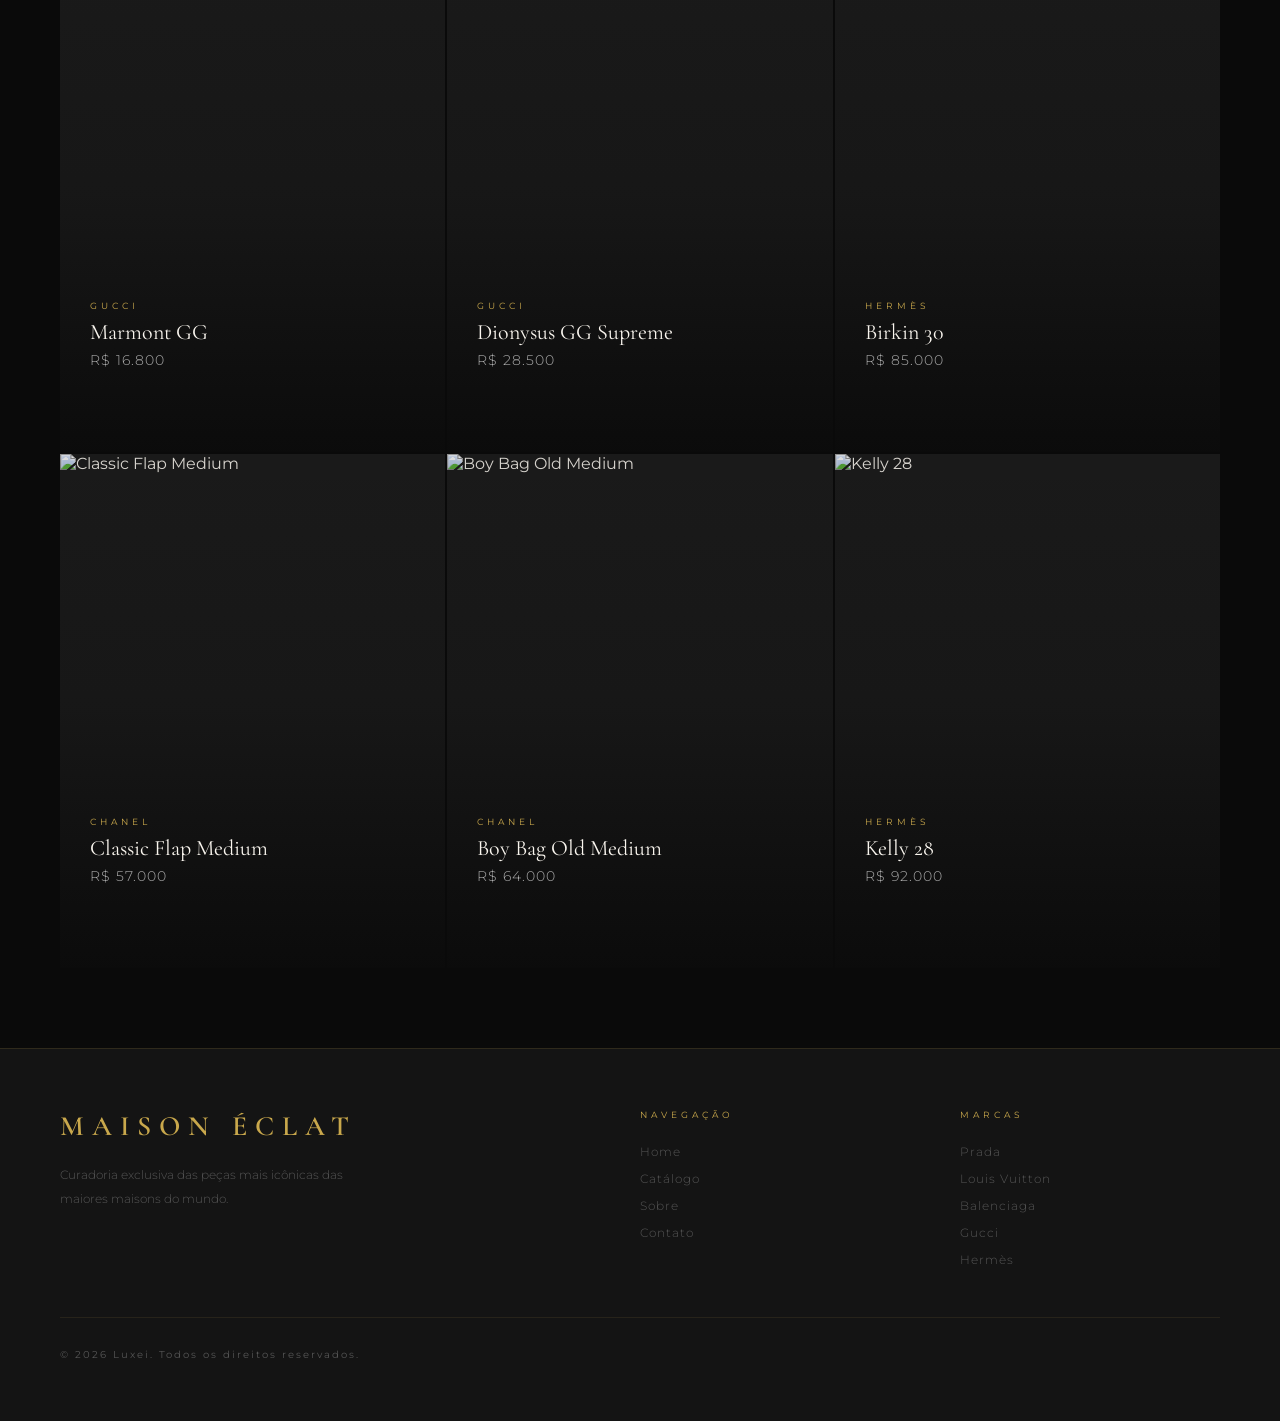
==== commit cb821853: "atualizações" ====
--- a/catalogo.html
+++ b/catalogo.html
@@ -42,6 +42,7 @@
                 <button class="filtro-btn" data-marca="Gucci">Gucci</button>
                 <button class="filtro-btn" data-marca="Hermès">Hermès</button>
                 <button class="filtro-btn" data-marca="Chanel">Chanel</button>
+                <button class="filtro-btn" data-marca="Fendi">Fendi</button>
             </div>
         </div>
         <div class="filtros-row">
@@ -117,15 +118,15 @@
         </div>
     </div>
     <div class="footer-bottom">
-        <span class="footer-copy">© 2025 Maison Éclat. Todos os direitos reservados.</span>
+        <span class="footer-copy">© 2026 Luxei. Todos os direitos reservados.</span>
     </div>
 </footer>
 
 <script>
-const NUMERO_WHATSAPP = "5500000000000";
+const NUMERO_WHATSAPP = "5549991410059";
 
 const todosProdutos = [
-    { marca: "Prada", nome: "Re-Nylon Tote", preco: "R$ 12.800", precoNum: 12800, desc: "Icônica bolsa tote em nylon regenerado. Acabamentos em couro Saffiano com hardware dourado.", fotos: ["https://picsum.photos/seed/prada1/600/600","https://picsum.photos/seed/prada2/600/600","https://picsum.photos/seed/prada3/600/600","https://picsum.photos/seed/prada4/600/600"], atributos: { "Material": "Nylon + Saffiano", "Cor": "Preto", "Dimensões": "38 × 30 × 16 cm", "Inclui": "Dustbag + Cartão" } },
+    { marca: "Fendi", nome: "Re-Nylon Tote", preco: "R$ 2.800", precoNum: 12800, desc: "Icônica bolsa tote em nylon regenerado. Acabamentos em couro Saffiano com hardware dourado.", fotos: ["https://picsum.photos/seed/prada1/600/600","https://picsum.photos/seed/prada2/600/600","https://picsum.photos/seed/prada3/600/600","https://picsum.photos/seed/prada4/600/600"], atributos: { "Material": "Nylon + Saffiano", "Cor": "Preto", "Dimensões": "38 × 30 × 16 cm", "Inclui": "Dustbag + Cartão" } },
     { marca: "Prada", nome: "Galleria Saffiano", preco: "R$ 21.500", precoNum: 21500, desc: "A bolsa Galleria é o símbolo do savoir-faire da Prada. Couro Saffiano com logo triangular em metal.", fotos: ["https://picsum.photos/seed/prada5/600/600","https://picsum.photos/seed/prada6/600/600","https://picsum.photos/seed/prada7/600/600"], atributos: { "Material": "Couro Saffiano", "Cor": "Caramelo", "Dimensões": "36 × 26 × 17 cm", "Inclui": "Dustbag + Caixa" } },
     { marca: "Louis Vuitton", nome: "Neverfull MM", preco: "R$ 18.500", precoNum: 18500, desc: "A mais icônica da maison. Tela Monogram com bordas em couro natural. Versátil e atemporal.", fotos: ["https://picsum.photos/seed/lv1/600/600","https://picsum.photos/seed/lv2/600/600","https://picsum.photos/seed/lv3/600/600","https://picsum.photos/seed/lv4/600/600"], atributos: { "Material": "Monogram + Vachetta", "Cor": "Monogram", "Dimensões": "31 × 28 × 17 cm", "Inclui": "Dustbag + Recibo" } },
     { marca: "Louis Vuitton", nome: "Speedy Bandoulière 30", preco: "R$ 14.200", precoNum: 14200, desc: "Clássico reinventado com alça de ombro. Tela Damier Azur com couro natural. Elegante e funcional.", fotos: ["https://picsum.photos/seed/lv5/600/600","https://picsum.photos/seed/lv6/600/600","https://picsum.photos/seed/lv7/600/600"], atributos: { "Material": "Damier Azur + Vachetta", "Cor": "Azur", "Dimensões": "30 × 21 × 17 cm", "Inclui": "Dustbag" } },
